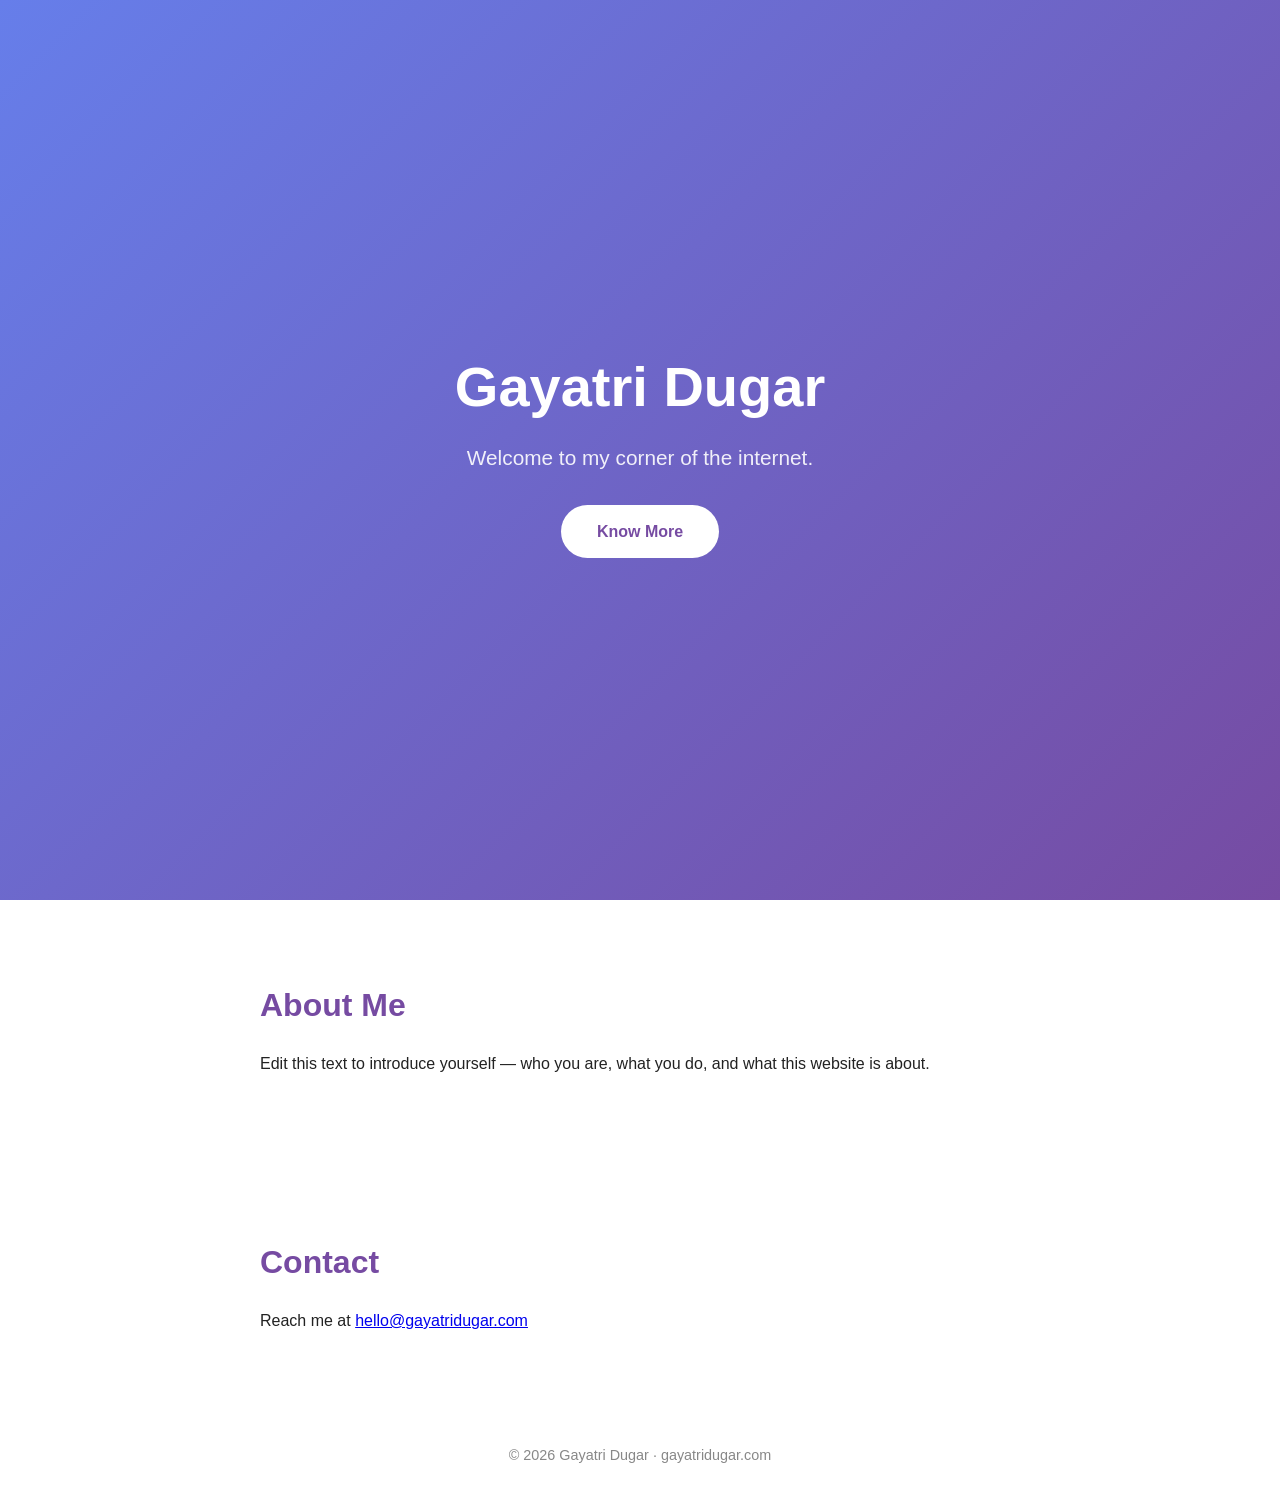
==== index.html @ 115252d3 "Add files via upload" ====
<!DOCTYPE html>
<html lang="en">
<head>
<meta charset="UTF-8">
<meta name="viewport" content="width=device-width, initial-scale=1.0">
<title>Gayatri Dugar</title>
<style>
  * { margin: 0; padding: 0; box-sizing: border-box; }
  body { font-family: 'Segoe UI', Arial, sans-serif; color: #222; line-height: 1.6; }
  .hero {
    min-height: 100vh;
    display: flex;
    flex-direction: column;
    justify-content: center;
    align-items: center;
    text-align: center;
    background: linear-gradient(135deg, #667eea 0%, #764ba2 100%);
    color: #fff;
    padding: 20px;
  }
  .hero h1 { font-size: 3.5rem; margin-bottom: 10px; }
  .hero p { font-size: 1.3rem; opacity: 0.9; max-width: 600px; }
  .btn {
    display: inline-block;
    margin-top: 30px;
    padding: 14px 36px;
    background: #fff;
    color: #764ba2;
    border-radius: 50px;
    text-decoration: none;
    font-weight: bold;
    transition: transform 0.2s;
  }
  .btn:hover { transform: scale(1.05); }
  section { padding: 80px 20px; max-width: 800px; margin: 0 auto; }
  section h2 { font-size: 2rem; margin-bottom: 20px; color: #764ba2; }
  .contact a { color: #764ba2; font-weight: bold; }
  footer { text-align: center; padding: 30px; color: #888; font-size: 0.9rem; }
</style>
</head>
<body>

<div class="hero">
  <h1>Gayatri Dugar</h1>
  <p>Welcome to my corner of the internet.</p>
  <a class="btn" href="#about">Know More</a>
</div>

<section id="about">
  <h2>About Me</h2>
  <p>Edit this text to introduce yourself — who you are, what you do, and what this website is about.</p>
</section>

<section id="contact">
  <h2>Contact</h2>
  <p>Reach me at <a href="mailto:hello@gayatridugar.com">hello@gayatridugar.com</a></p>
</section>

<footer>&copy; 2026 Gayatri Dugar &middot; gayatridugar.com</footer>

</body>
</html>
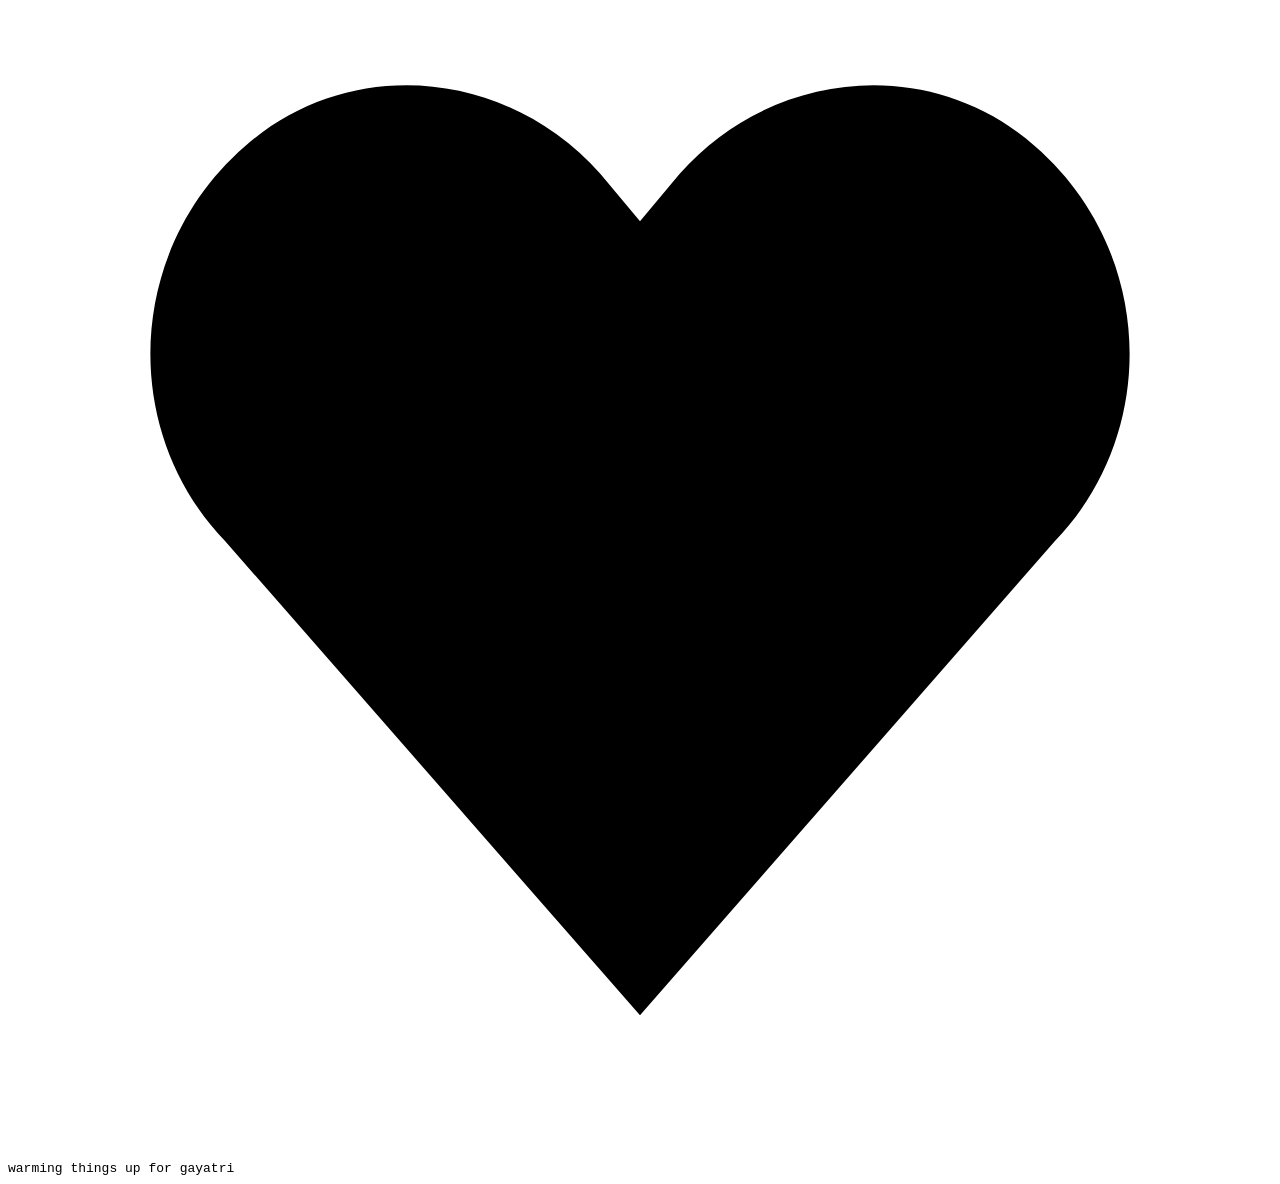
==== commit b956b98e: "Add files via upload" ====
--- a/index.html
+++ b/index.html
@@ -3,60 +3,61 @@
 <head>
 <meta charset="UTF-8">
 <meta name="viewport" content="width=device-width, initial-scale=1.0">
-<title>Gayatri Dugar</title>
-<style>
-  * { margin: 0; padding: 0; box-sizing: border-box; }
-  body { font-family: 'Segoe UI', Arial, sans-serif; color: #222; line-height: 1.6; }
-  .hero {
-    min-height: 100vh;
-    display: flex;
-    flex-direction: column;
-    justify-content: center;
-    align-items: center;
-    text-align: center;
-    background: linear-gradient(135deg, #667eea 0%, #764ba2 100%);
-    color: #fff;
-    padding: 20px;
-  }
-  .hero h1 { font-size: 3.5rem; margin-bottom: 10px; }
-  .hero p { font-size: 1.3rem; opacity: 0.9; max-width: 600px; }
-  .btn {
-    display: inline-block;
-    margin-top: 30px;
-    padding: 14px 36px;
-    background: #fff;
-    color: #764ba2;
-    border-radius: 50px;
-    text-decoration: none;
-    font-weight: bold;
-    transition: transform 0.2s;
-  }
-  .btn:hover { transform: scale(1.05); }
-  section { padding: 80px 20px; max-width: 800px; margin: 0 auto; }
-  section h2 { font-size: 2rem; margin-bottom: 20px; color: #764ba2; }
-  .contact a { color: #764ba2; font-weight: bold; }
-  footer { text-align: center; padding: 30px; color: #888; font-size: 0.9rem; }
-</style>
+<title>Hey Gayatri</title>
+<link rel="icon" href="data:image/svg+xml,%3Csvg xmlns='http://www.w3.org/2000/svg' viewBox='0 0 64 64'%3E%3Crect width='64' height='64' rx='14' fill='%23ED64A6'/%3E%3Ctext x='32' y='44' font-size='34' text-anchor='middle'%3E%F0%9F%A5%A7%3C/text%3E%3C/svg%3E">
+<link rel="stylesheet" href="home.css">
 </head>
 <body>
 
-<div class="hero">
-  <h1>Gayatri Dugar</h1>
-  <p>Welcome to my corner of the internet.</p>
-  <a class="btn" href="#about">Know More</a>
+<div class="preloader" id="preloader">
+  <svg class="pulse-heart" viewBox="0 0 32 29" aria-hidden="true"><path d="M26 3.5c-2.6-2.3-6.6-2-9 .7L16 5.4l-1-1.2c-2.4-2.7-6.4-3-9-.7-3 2.6-3.2 7.2-.5 10L16 25.5l10.5-12c2.7-2.8 2.5-7.4-.5-10z"/></svg>
+  <code>warming things up for gayatri</code>
 </div>
 
-<section id="about">
-  <h2>About Me</h2>
-  <p>Edit this text to introduce yourself — who you are, what you do, and what this website is about.</p>
-</section>
+<div class="container" id="app" hidden>
+  <main>
+    <h1 class="title">Hi, Cutie &#129379;!</h1>
+    <p class="description">Hope you're having a great day!</p>
 
-<section id="contact">
-  <h2>Contact</h2>
-  <p>Reach me at <a href="mailto:hello@gayatridugar.com">hello@gayatridugar.com</a></p>
-</section>
+    <div class="toggle-container">
+      <button id="themeToggle" aria-label="Toggle dark mode"></button>
+    </div>
 
-<footer>&copy; 2026 Gayatri Dugar &middot; gayatridugar.com</footer>
+    <code class="chip compliment" id="complimentChip" title="click for another one">
+      Always Remember: <span id="complimentText"></span>
+    </code>
 
+    <section class="vibe-wrapper">
+      <h3>know gayatri</h3>
+      <p class="vibe-hint">tap one &mdash; something lovely appears</p>
+      <div class="vibe-buttons">
+        <button class="vibe-btn" data-vibe="feminism">feminist gayatri</button>
+        <button class="vibe-btn" data-vibe="aesthetic">foodie gayatri</button>
+        <button class="vibe-btn" data-vibe="love">love for gayatri</button>
+      </div>
+      <div class="vibe-stage" id="vibeStage" hidden>
+        <span class="vibe-msg" id="vibeMsg"></span>
+        <div class="vibe-media" id="vibeMedia"></div>
+        <span class="vibe-more" id="vibeMore"></span>
+      </div>
+    </section>
+
+    <div class="grid" id="linkGrid">
+
+      <a class="link-card" href="parth.html">
+        <span class="lc-title">Parth</span>
+        <span class="lc-desc">No photos here. Only words.</span>
+        <span class="lc-go">Open &rarr;</span>
+      </a>
+
+    </div>
+  </main>
+
+  <footer>
+    <a href="index.html"><code class="chip">and one day, we&rsquo;d all be equals</code></a>
+  </footer>
+</div>
+
+<script src="home.js"></script>
 </body>
 </html>
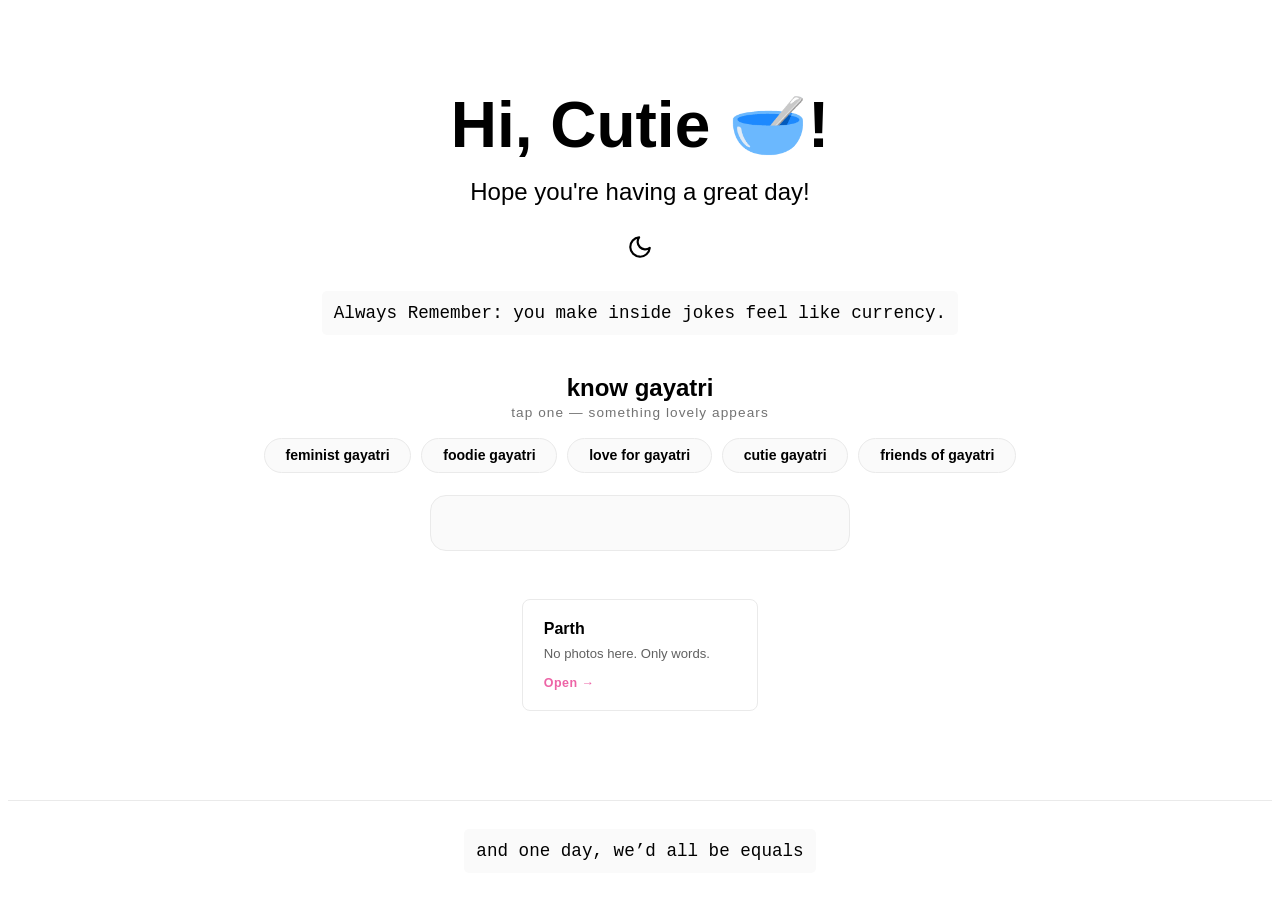
==== commit 3b0a3fa0: "Add files via upload" ====
--- a/index.html
+++ b/index.html
@@ -34,6 +34,8 @@
         <button class="vibe-btn" data-vibe="feminism">feminist gayatri</button>
         <button class="vibe-btn" data-vibe="aesthetic">foodie gayatri</button>
         <button class="vibe-btn" data-vibe="love">love for gayatri</button>
+        <button class="vibe-btn" data-vibe="cutie">cutie gayatri</button>
+        <button class="vibe-btn" data-vibe="friends">friends of gayatri</button>
       </div>
       <div class="vibe-stage" id="vibeStage" hidden>
         <span class="vibe-msg" id="vibeMsg"></span>
--- a/home.css
+++ b/home.css
@@ -0,0 +1,228 @@
+* { box-sizing: border-box; }
+
+html, body {
+  padding: 0; margin: 0;
+  font-family: -apple-system, BlinkMacSystemFont, 'Segoe UI', Roboto,
+    Oxygen, Ubuntu, Cantarell, 'Fira Sans', 'Droid Sans', 'Helvetica Neue',
+    sans-serif;
+}
+
+body {
+  background: #fff;
+  color: #000;
+  transition: background 0.35s ease, color 0.35s ease;
+}
+
+body.dark { background: #212121; color: #fff; }
+
+.preloader {
+  min-height: 100vh;
+  display: flex; flex-direction: column;
+  align-items: center; justify-content: center;
+  gap: 1.2rem;
+}
+.pulse-heart {
+  width: 46px; fill: #ED64A6;
+  animation: heartbeat 1.3s ease-in-out infinite;
+}
+@keyframes heartbeat {
+  0%, 100% { transform: scale(1); opacity: 0.65; }
+  50% { transform: scale(1.18); opacity: 1; }
+}
+
+.chip {
+  display: inline-block;
+  background: #fafafa;
+  color: #000;
+  border-radius: 5px;
+  padding: 0.75rem;
+  font-size: 1.1rem;
+  font-family: Menlo, Monaco, 'Lucida Console', 'Liberation Mono',
+    'DejaVu Sans Mono', 'Bitstream Vera Sans Mono', 'Courier New', monospace;
+}
+.dark .chip { background: #fafafa; color: #000; }
+
+.container {
+  min-height: 100vh;
+  padding: 0 0.5rem;
+  display: flex;
+  flex-direction: column;
+  justify-content: center;
+  align-items: center;
+}
+
+main {
+  padding: 2.5rem 0;
+  flex: 1;
+  display: flex;
+  flex-direction: column;
+  justify-content: center;
+  align-items: center;
+}
+
+.title {
+  margin: 0;
+  line-height: 1.15;
+  font-size: 4rem;
+  text-align: center;
+}
+
+.description {
+  line-height: 1.5;
+  font-size: 1.5rem;
+  text-align: center;
+  margin: 0.75rem 0 0;
+}
+
+.toggle-container { padding-bottom: 25px; padding-top: 18px; }
+#themeToggle {
+  background: none; border: none; cursor: pointer;
+  color: inherit; padding: 6px;
+  border-radius: 50%;
+  transition: transform 0.4s ease;
+}
+#themeToggle:hover { transform: rotate(30deg) scale(1.12); }
+#themeToggle svg { width: 26px; height: 26px; display: block; }
+
+.compliment { cursor: pointer; max-width: 92vw; text-align: center; }
+.compliment:hover, .compliment:active, .compliment:focus {
+  color: #F687B3;
+  border-color: #F687B3;
+  outline: 1px solid #F687B3;
+}
+.dark .compliment:hover, .dark .compliment:active, .dark .compliment:focus {
+  background: #ED64A6;
+  border-color: #ED64A6;
+  outline: none;
+  color: #000;
+}
+
+.vibe-wrapper {
+  display: flex; flex-direction: column;
+  align-items: center;
+  padding-top: 15px;
+}
+.vibe-wrapper h3 { margin: 1.5rem 0 0; font-size: 1.5rem; }
+.vibe-hint {
+  margin: 0.15rem 0 0;
+  font-size: 0.85rem;
+  opacity: 0.55;
+  letter-spacing: 0.08em;
+}
+.vibe-buttons {
+  display: flex; flex-wrap: wrap;
+  justify-content: center;
+  gap: 10px;
+  padding-top: 18px;
+}
+.vibe-btn {
+  font-family: inherit;
+  font-size: 0.88rem; font-weight: 600;
+  padding: 0.55rem 1.3rem;
+  border-radius: 999px; cursor: pointer;
+  border: 1px solid #eaeaea;
+  background: #fafafa; color: #000;
+  transition: border-color 0.25s, background 0.25s, color 0.25s,
+              transform 0.25s, box-shadow 0.25s;
+}
+.dark .vibe-btn {
+  border-color: rgba(255, 255, 255, 0.22);
+  background: rgba(255, 255, 255, 0.06);
+  color: #fff;
+}
+.vibe-btn:hover {
+  border-color: #ED64A6; color: #ED64A6;
+  transform: translateY(-2px);
+}
+.vibe-btn.active {
+  background: #ED64A6; border-color: #ED64A6;
+  color: #fff !important;
+  box-shadow: 0 10px 24px -12px rgba(237, 100, 166, 0.7);
+}
+.vibe-stage {
+  margin-top: 22px;
+  width: min(420px, 92vw);
+  border: 1px solid #eaeaea;
+  border-radius: 16px;
+  padding: 16px 16px 12px;
+  background: #fafafa;
+  display: flex; flex-direction: column;
+  align-items: center; gap: 13px;
+}
+.dark .vibe-stage {
+  border-color: rgba(255, 255, 255, 0.22);
+  background: rgba(255, 255, 255, 0.05);
+}
+.vibe-msg {
+  font-family: Menlo, Monaco, 'Lucida Console', 'Courier New', monospace;
+  font-size: 0.92rem;
+  text-align: center;
+}
+.dark .vibe-msg { color: #fff; }
+.vibe-media { width: 100%; }
+.vibe-media img,
+.vibe-media video {
+  width: 100%;
+  max-height: 62vh;
+  object-fit: cover;
+  border-radius: 10px;
+  display: block;
+  background: #111;
+}
+.vibe-more {
+  font-size: 0.62rem; letter-spacing: 0.2em;
+  text-transform: uppercase;
+  color: rgba(0, 0, 0, 0.4);
+}
+.dark .vibe-more { color: rgba(255, 255, 255, 0.4); }
+
+.grid {
+  display: flex; align-items: stretch; justify-content: center;
+  flex-wrap: wrap;
+  gap: 16px;
+  max-width: 800px;
+  margin-top: 3rem;
+  padding: 0 1rem;
+}
+.link-card {
+  width: 236px;
+  border: 1px solid #eaeaea;
+  border-radius: 8px;
+  padding: 1.25rem 1.3rem;
+  display: flex; flex-direction: column; gap: 0.35rem;
+  text-decoration: none;
+  color: inherit;
+  transition: border-color 0.25s ease, transform 0.25s ease, box-shadow 0.25s ease;
+}
+.link-card:hover {
+  border-color: #ED64A6;
+  transform: translateY(-4px);
+  box-shadow: 0 14px 30px -16px rgba(237, 100, 166, 0.6);
+}
+.dark .link-card { border-color: rgba(255, 255, 255, 0.22); }
+.dark .link-card:hover { border-color: #ED64A6; }
+.lc-title { font-weight: 700; font-size: 1rem; }
+.lc-desc { font-size: 0.82rem; opacity: 0.62; line-height: 1.45; flex: 1; }
+.lc-go {
+  font-size: 0.78rem; font-weight: 600;
+  color: #ED64A6;
+  letter-spacing: 0.04em;
+  margin-top: 0.5rem;
+}
+
+footer {
+  width: 100%;
+  height: 100px;
+  border-top: 1px solid #eaeaea;
+  display: flex; justify-content: center; align-items: center;
+}
+.dark footer { border-top-color: rgba(255, 255, 255, 0.14); }
+footer a { text-decoration: none; color: inherit; }
+footer a:hover .chip { background: #ED64A6; color: #000; }
+
+@media (max-width: 600px) {
+  .title { font-size: 2.6rem; }
+  .description { font-size: 1.15rem; }
+  .grid { flex-direction: column; width: 100%; align-items: center; }
+  .link-card { width: 100%; max-width: 340px; }
+}
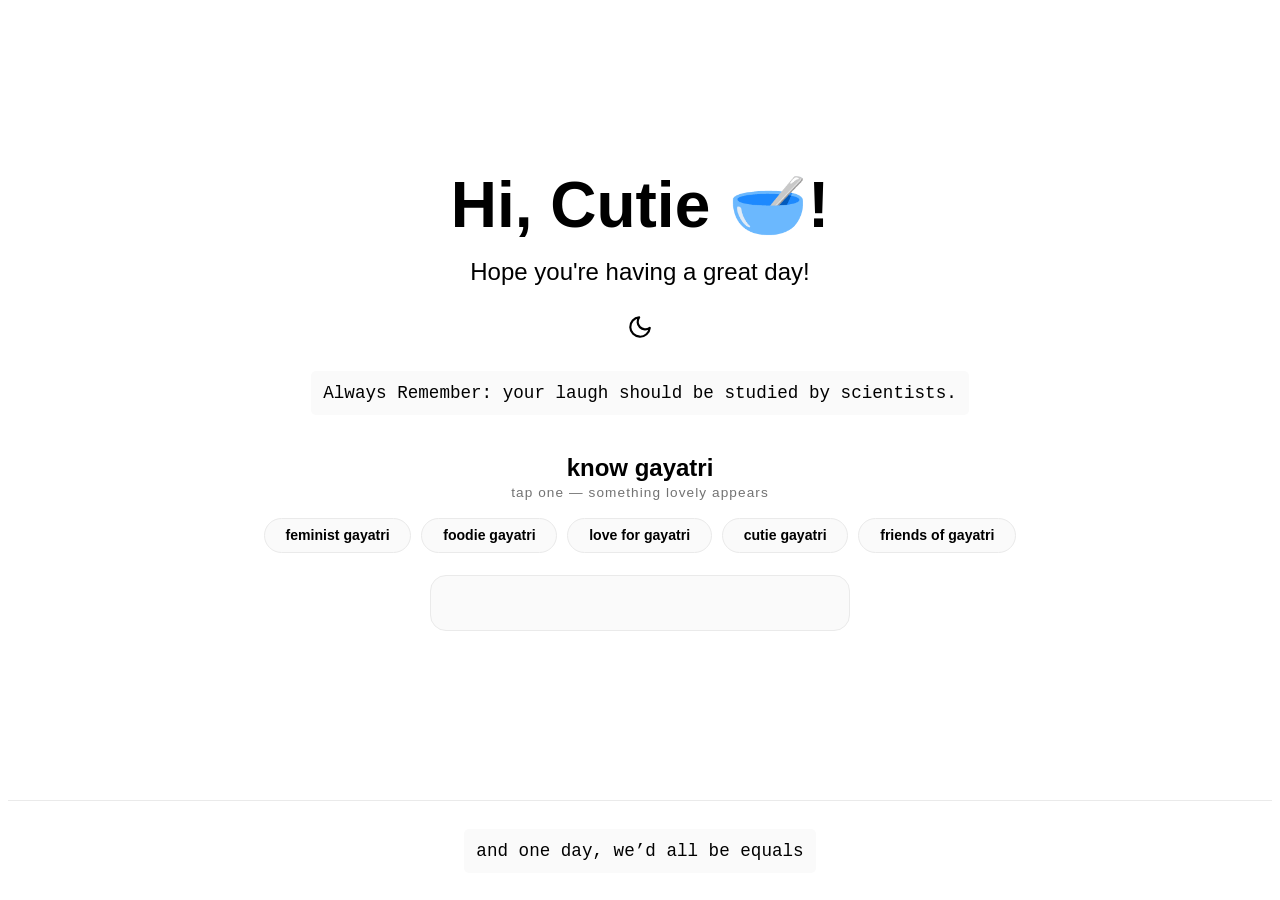
==== commit f5040c65: "remove parth tab" ====
--- a/index.html
+++ b/index.html
@@ -44,15 +44,7 @@
       </div>
     </section>
 
-    <div class="grid" id="linkGrid">
 
-      <a class="link-card" href="parth.html">
-        <span class="lc-title">Parth</span>
-        <span class="lc-desc">No photos here. Only words.</span>
-        <span class="lc-go">Open &rarr;</span>
-      </a>
-
-    </div>
   </main>
 
   <footer>
